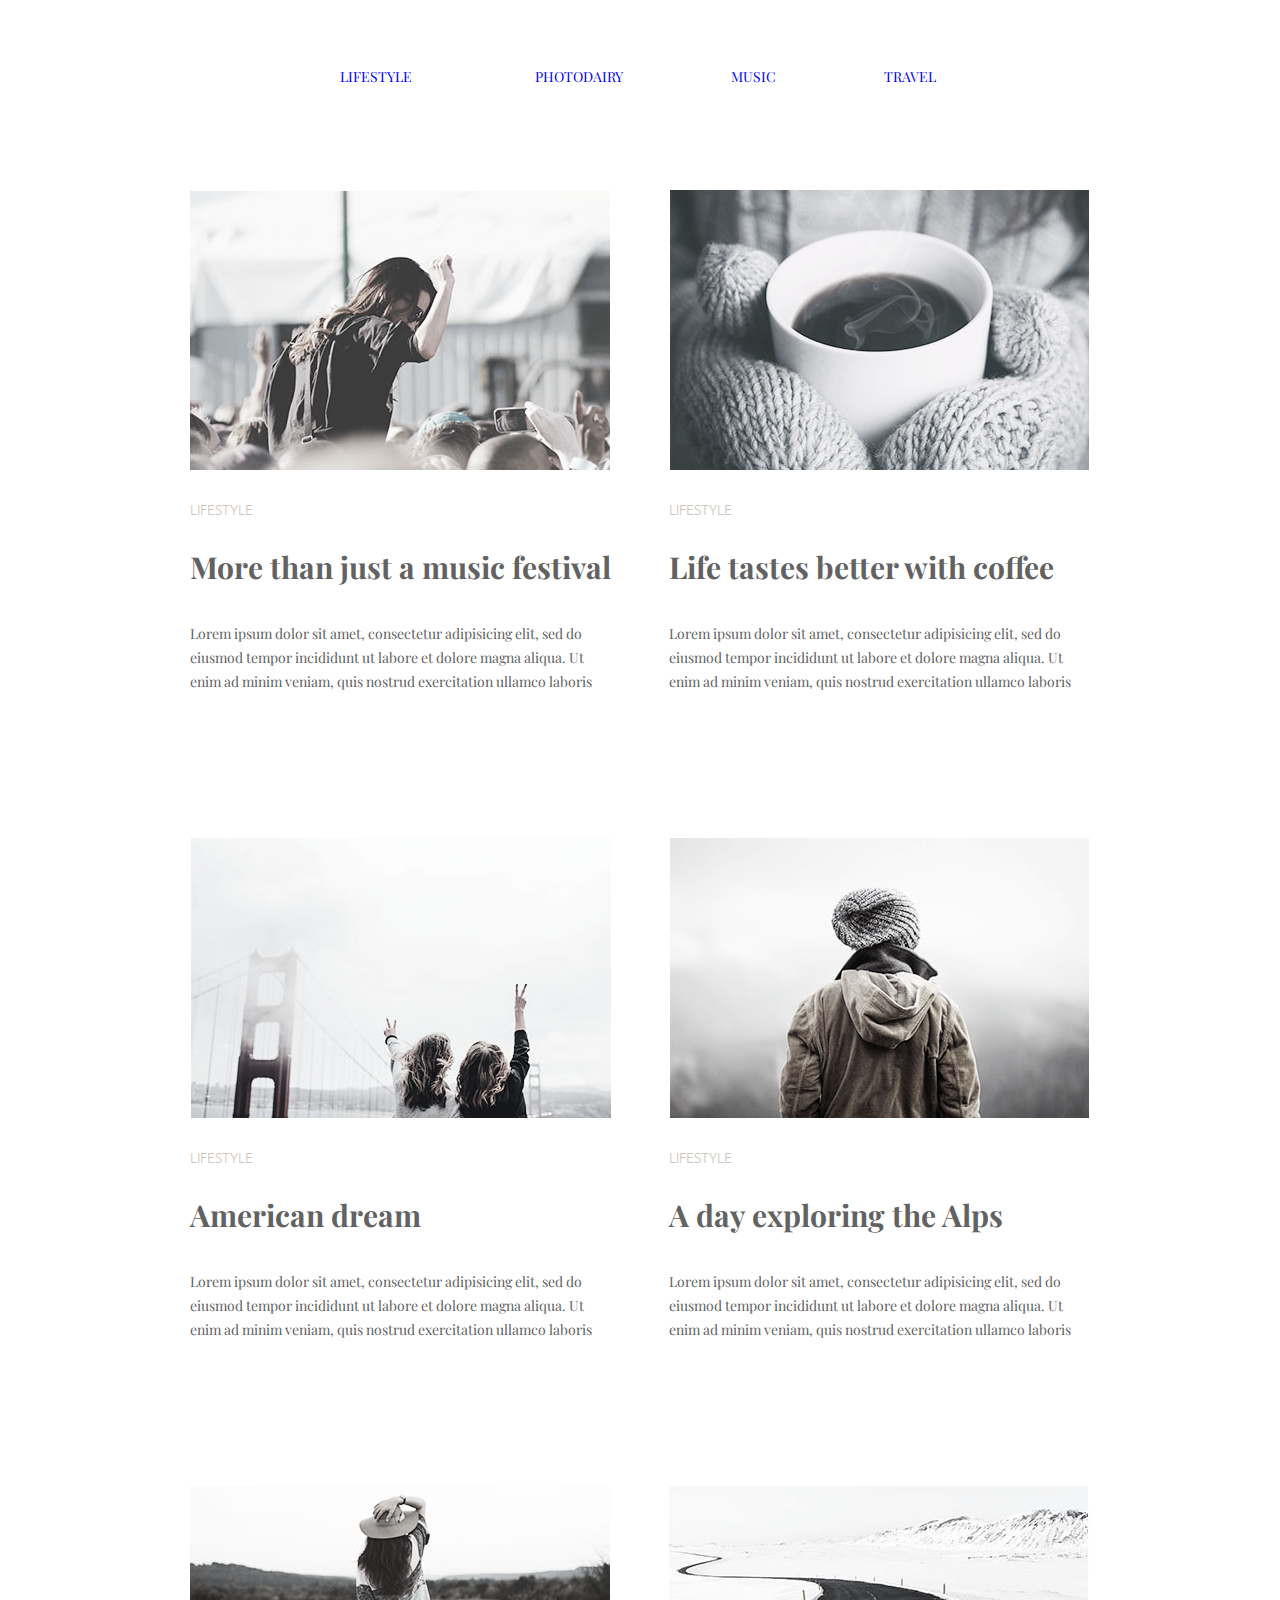
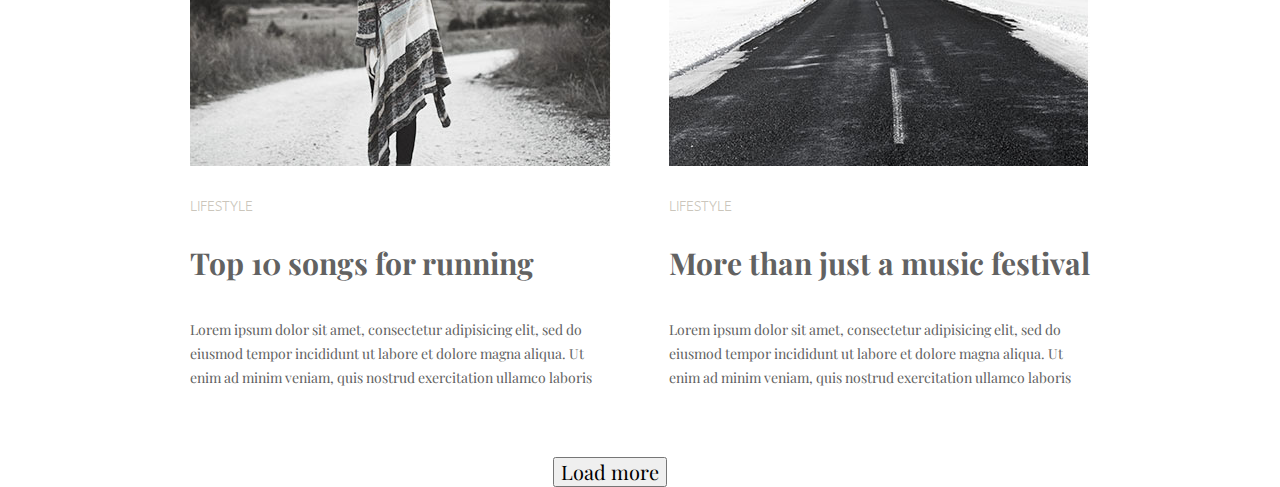
==== homework-03/index.html @ d505c3d6 "added homework" ====
<!DOCTYPE html>
<html lang="en">
<head>
  <meta charset="UTF-8">
  <meta name="author" content="Olexiy Shekera">
  <title>Test site</title>
  <link rel="stylesheet" href="css/normalize.css">
  <link href="https://fonts.googleapis.com/css?family=Playfair+Display:300,400,500,700,700i&display=swap" rel="stylesheet">
  <link href="https://fonts.googleapis.com/css?family=Ubuntu:300,400,500,700,700i&display=swap" rel="stylesheet">
  <link rel="stylesheet" href="css/styles.css">
</head>
<body>
  <header>
    <nav class="navigation container">
      <ul class="navigation-list">
        <li><a href="#" class="lifestyle">lifestyle</a>
        </li>
        <li><a href="#" class="photodiary">photodairy</a>
        </li>
        <li><a href="#" class="music">music</a>
        </li>
        <li><a href="#" class="travel">travel</a>
        </li>
      </ul>
    </nav>
  </header>
  <main class="container">    
    <ul class="section-list">
      <li class="section-list-item">
        <img class="section-list-image" src="img/1Page.jpg" alt="photo">
          <p class="section-list-title">Lifestyle</p>
        <h2 class="section-list-slogan">More than just a music festival</h2>
        <p class="section-list-description">Lorem ipsum dolor sit amet, consectetur adipisicing elit, sed do eiusmod tempor incididunt ut labore et dolore magna aliqua. Ut enim ad minim veniam, quis nostrud exercitation ullamco laboris</p>
      </li>
      <li class="section-list-item">
        <img class="section-list-image" src="img/2Page.jpg" alt="photo" width="421" height="280">
          <p class="section-list-title">Lifestyle</p>
        <h2 class="section-list-slogan">Life tastes better with coffee</h2>
        <p class="section-list-description">Lorem ipsum dolor sit amet, consectetur adipisicing elit, sed do eiusmod tempor incididunt ut labore et dolore magna aliqua. Ut enim ad minim veniam, quis nostrud exercitation ullamco laboris</p>
        </li>
      <li class="section-list-item">
        <img class="section-list-image" src="img/3Page.jpg" alt="photo" width="421" height="280">
          <p class="section-list-title">Lifestyle</p>
        <h2 class="section-list-slogan">American dream</h2>
        <p class="section-list-description">Lorem ipsum dolor sit amet, consectetur adipisicing elit, sed do eiusmod tempor incididunt ut labore et dolore magna aliqua. Ut enim ad minim veniam, quis nostrud exercitation ullamco laboris</p>
      </li>
      <li class="section-list-item">
        <img class="section-list-image" src="img/4Page.jpg" alt="photo" width="421" height="280">
          <p class="section-list-title">Lifestyle</p>
        <h2 class="section-list-slogan">A day exploring the Alps</h2>
        <p class="section-list-description">Lorem ipsum dolor sit amet, consectetur adipisicing elit, sed do eiusmod tempor incididunt ut labore et dolore magna aliqua. Ut enim ad minim veniam, quis nostrud exercitation ullamco laboris</p>
        </li>
      <li class="section-list-item">
        <img class="section-list-image" src="img/5Page.jpg" alt="photo" width="421" height="280">
          <p class="section-list-title">Lifestyle</p>
        <h2 class="section-list-slogan">Top 10 songs for running</h2>
        <p class="section-list-description">Lorem ipsum dolor sit amet, consectetur adipisicing elit, sed do eiusmod tempor incididunt ut labore et dolore magna aliqua. Ut enim ad minim veniam, quis nostrud exercitation ullamco laboris</p>
        </li>
      <li class="section-list-item">
        <img class="section-list-image" src="img/6Page.jpg" alt="photo" width="421" height="280">
          <p class="section-list-title">Lifestyle</p>
        <h2 class="section-list-slogan">More than just a music festival</h2>
        <p class="section-list-description">Lorem ipsum dolor sit amet, consectetur adipisicing elit, sed do eiusmod tempor incididunt ut labore et dolore magna aliqua. Ut enim ad minim veniam, quis nostrud exercitation ullamco laboris</p>
        </li>
    </ul>
    <form>
      <button class="bottom_button">Load more</button>
    </form>  
  </main>
</body>
</html>
---- homework-03/css/styles.css ----
html {
  box-sizing: border-box;
}
*, 
*::before, 
*::after {
  box-sizing: inherit;
}
body {
  font-family: "Playfair Display", serif;
  color: rgb( 98, 98, 98 );
  font-size: 14px;
  line-height: 24px;
}
img {
  display: block;
  max-width: 100%;
  height: auto;
}
.container {
  width: 900px;
  margin: auto;
}
.navigation-list {
  height: 190px;
  margin: 0;
  padding: 0;
  padding-top: 65px;
  padding-bottom: 100px;
  text-decoration: none;
}
.navigation-list li {
  list-style: none;
  display: inline-block;
  line-height: 24px;
  color: rgb( 98, 98, 98 );
  text-decoration: none;
  text-transform: uppercase;
}
.lifestyle {
  display: block;
  text-decoration: none;
  margin-left: 150px;
}
.photodiary {
  display: block;
  text-decoration: none;
  margin-left: 120px;
}
.music {
  display: block;
  text-decoration: none;
  margin-left: 105px;
}
.travel {
  display: block;
  text-decoration: none;
  margin-left: 105px;
  margin-right: 150px;
}
.navigation-list li:hover,
.navigation-list li:focus {
  color: blue;
}
.section-list {
  list-style: none;
  padding: 0;
  font-size: 0;
  margin-bottom: 53px;
}
.section-list-item {
  width: 421px;
  margin: 0;
  padding: 0;
  display: inline-block;
  margin-right: 58px;
  margin-bottom: 130px;
}
.section-list-item:nth-child(2n) {
  margin-right: 0;
}
.section-list-item:nth-last-child(-n +2) {
  margin-bottom: 0;
}
.section-list-image {
  margin-bottom: 31px;
}
.section-list-title {
  font-size: 14px;
  font-weight: lighter;
  font-family: "Ubuntu", sans-serif; 
  color: rgba(180, 173, 158, 0.7);
  text-transform: uppercase;
  line-height: 17px;
  margin-bottom: 31px;
}
.section-list-slogan {
  color: rgb(#626262);
  font-size: 30px;
  line-height: 36px;
  margin-bottom: 37px;
}
.section-list-description {
  font-size: 14px;
  color: rgb(#626262);
  line-height: 24px;
}
.bottom_button {
  color: rgb(#626262);
  font-size: 20px;
  line-height: 24px;
  display: block, center;
  margin-left: 363px;
}
.visually-hidden {
	position: absolute !important;
	clip: rect(1px 1px 1px 1px); /* IE6, IE7 */
	clip: rect(1px, 1px, 1px, 1px);
	padding:0 !important;
	border:0 !important;
	height: 1px !important; 
	width: 1px !important; 
	overflow: hidden;
}
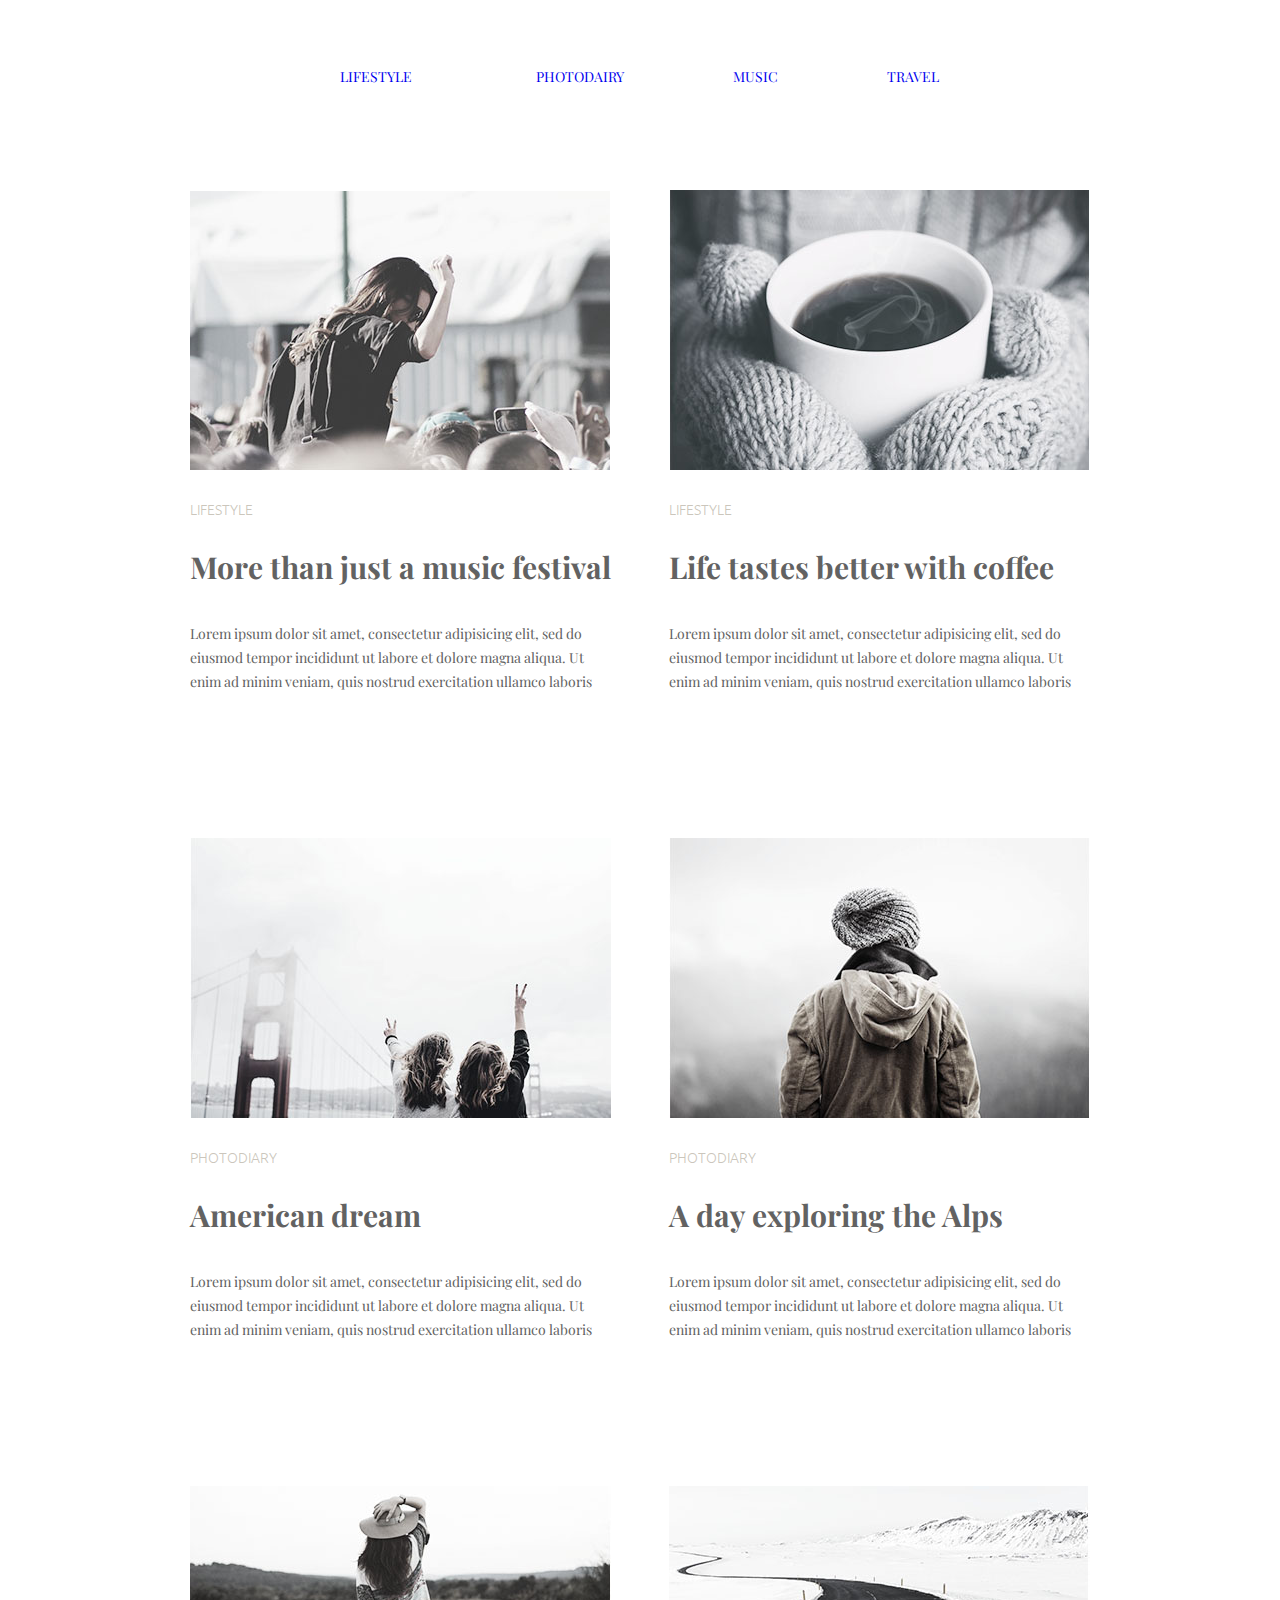
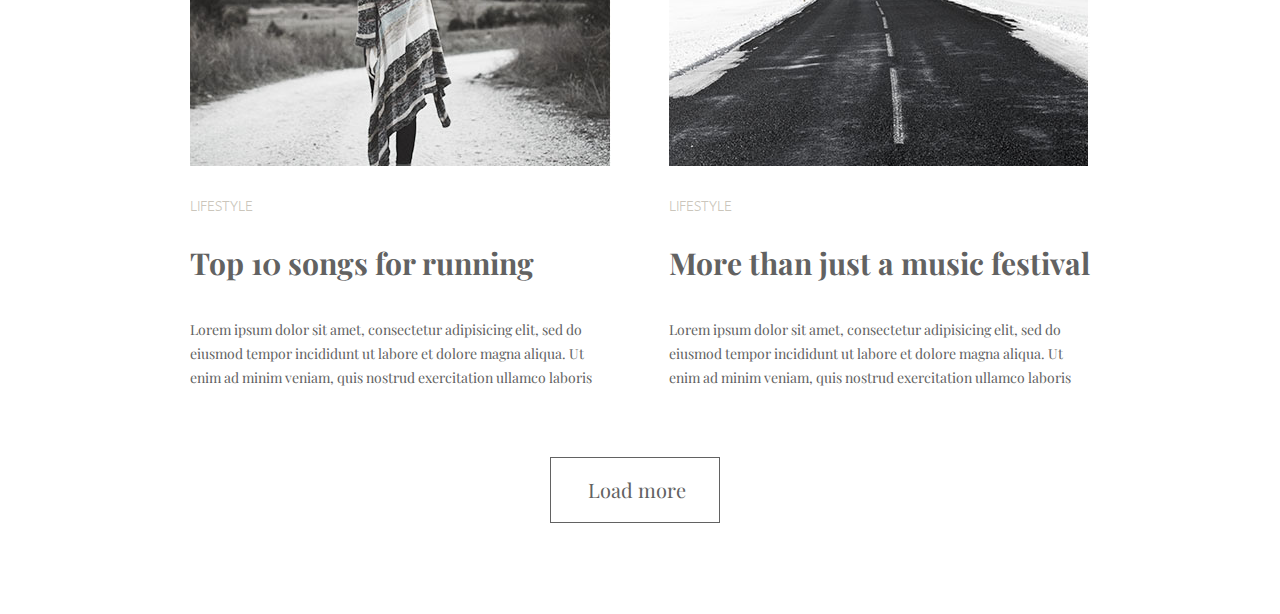
==== commit 4c18be3c: "correction to css and html" ====
--- a/homework-03/index.html
+++ b/homework-03/index.html
@@ -40,13 +40,13 @@
         </li>
       <li class="section-list-item">
         <img class="section-list-image" src="img/3Page.jpg" alt="photo" width="421" height="280">
-          <p class="section-list-title">Lifestyle</p>
+          <p class="section-list-title">Photodiary</p>
         <h2 class="section-list-slogan">American dream</h2>
         <p class="section-list-description">Lorem ipsum dolor sit amet, consectetur adipisicing elit, sed do eiusmod tempor incididunt ut labore et dolore magna aliqua. Ut enim ad minim veniam, quis nostrud exercitation ullamco laboris</p>
       </li>
       <li class="section-list-item">
         <img class="section-list-image" src="img/4Page.jpg" alt="photo" width="421" height="280">
-          <p class="section-list-title">Lifestyle</p>
+          <p class="section-list-title">Photodiary</p>
         <h2 class="section-list-slogan">A day exploring the Alps</h2>
         <p class="section-list-description">Lorem ipsum dolor sit amet, consectetur adipisicing elit, sed do eiusmod tempor incididunt ut labore et dolore magna aliqua. Ut enim ad minim veniam, quis nostrud exercitation ullamco laboris</p>
         </li>
@@ -65,7 +65,7 @@
     </ul>
     <form>
       <button class="bottom_button">Load more</button>
-    </form>  
-  </main>
+    </form>
+    </main>
 </body>
 </html>
--- a/homework-03/css/styles.css
+++ b/homework-03/css/styles.css
@@ -5,12 +5,6 @@
 *::before, 
 *::after {
   box-sizing: inherit;
-}
-body {
-  font-family: "Playfair Display", serif;
-  color: rgb( 98, 98, 98 );
-  font-size: 14px;
-  line-height: 24px;
 }
 img {
   display: block;
@@ -30,10 +24,12 @@
   text-decoration: none;
 }
 .navigation-list li {
+  font-family:"Playfair Display", serif;
+  font-size: 14px;
   list-style: none;
   display: inline-block;
   line-height: 24px;
-  color: rgb( 98, 98, 98 );
+  color: rgb(#626262);
   text-decoration: none;
   text-transform: uppercase;
 }
@@ -58,11 +54,25 @@
   margin-left: 105px;
   margin-right: 150px;
 }
-.navigation-list li:hover,
-.navigation-list li:focus {
-  color: blue;
+.lifestyle:hover,
+.lifestyle:focus {
+  color: rgb(3, 169, 244);
+}
+.photodiary:hover,
+.photodiary:focus {
+  color: rgb(3, 169, 244);  
+}
+.music:hover,
+.music:focus {
+  color: rgb(3, 169, 244);
+}
+.travel:hover,
+.travel:focus {
+  color: rgb(3, 169, 244);
 }
 .section-list {
+  font-family:"Playfair Display", serif;
+  color: rgb(#626262);
   list-style: none;
   padding: 0;
   font-size: 0;
@@ -95,22 +105,35 @@
   margin-bottom: 31px;
 }
 .section-list-slogan {
-  color: rgb(#626262);
   font-size: 30px;
   line-height: 36px;
   margin-bottom: 37px;
+  font-family:"Playfair Display", serif;
+  color: rgb(98, 98, 98);
 }
 .section-list-description {
+  font-family:"Playfair Display", serif;
   font-size: 14px;
-  color: rgb(#626262);
+  color: rgb(98, 98, 98);
   line-height: 24px;
 }
 .bottom_button {
-  color: rgb(#626262);
+  font-family:"Playfair Display", serif;
+  color: rgb(98, 98, 98);
   font-size: 20px;
   line-height: 24px;
-  display: block, center;
-  margin-left: 363px;
+  display: inline-block;
+  margin-left: 360px;
+  margin-bottom: 91px;
+  border-style: solid;
+  border-width: 1px;
+  border-color: rgb( 98, 98, 98 );
+  border-style: solid;
+  background-color: rgb(255, 255, 255);
+  padding-top: 20px;
+  padding-right: 33px;
+  padding-bottom: 20px;
+  padding-left: 37px;
 }
 .visually-hidden {
 	position: absolute !important;
@@ -122,3 +145,5 @@
 	width: 1px !important; 
 	overflow: hidden;
 }
+}
+
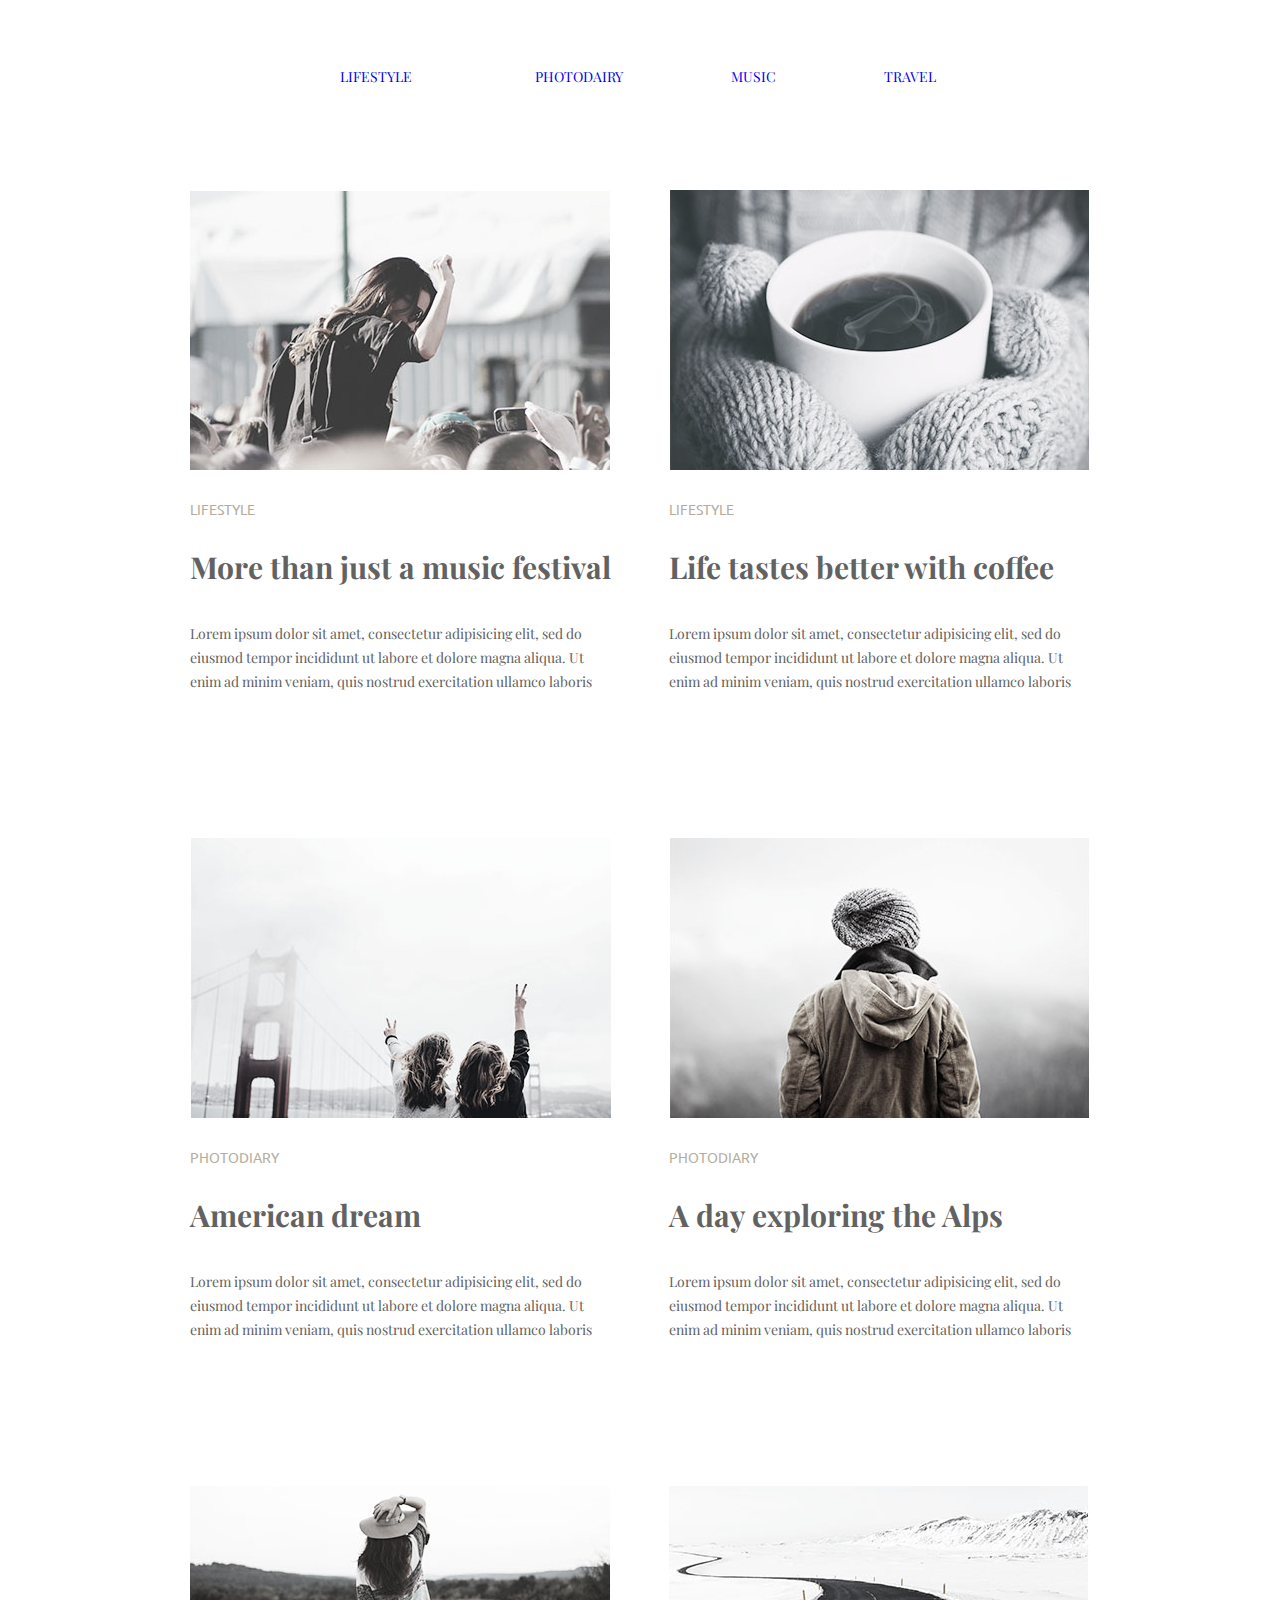
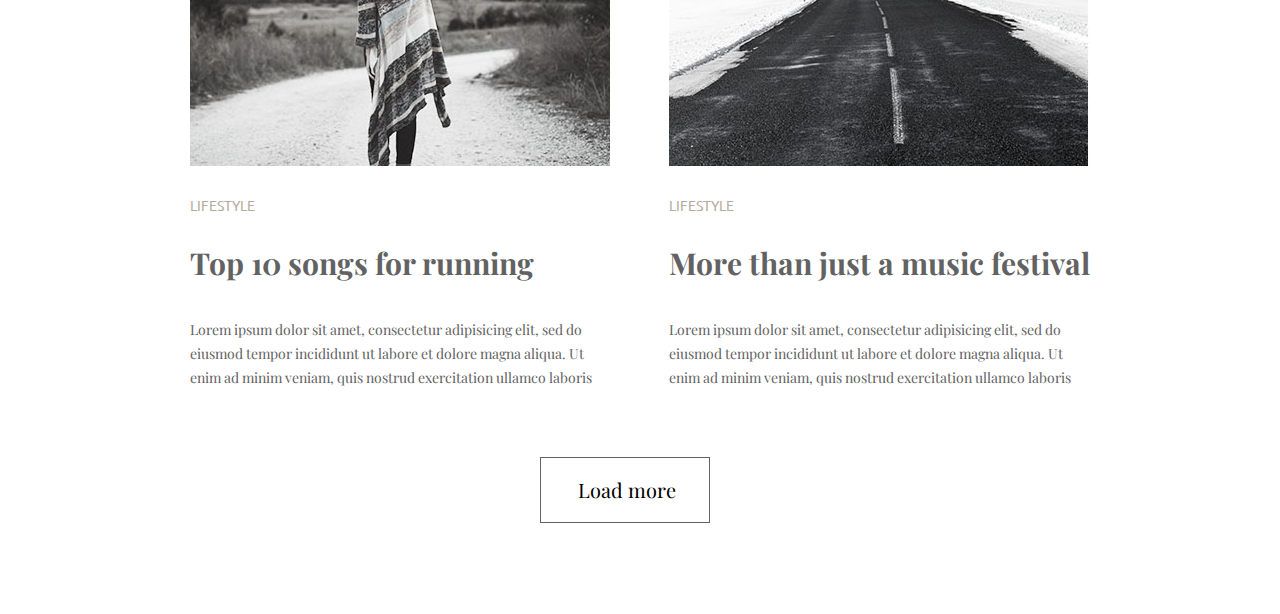
==== commit 051fdbd1: "changes in html and css" ====
--- a/homework-03/index.html
+++ b/homework-03/index.html
@@ -66,6 +66,6 @@
     <form>
       <button class="bottom_button">Load more</button>
     </form>
-    </main>
+  </main>
 </body>
 </html>
--- a/homework-03/css/styles.css
+++ b/homework-03/css/styles.css
@@ -1,5 +1,10 @@
 html {
   box-sizing: border-box;
+}
+body {
+  font-family:"Playfair Display", serif;
+  font-size: 14px;
+  color: rgb(98, 98, 98);
 }
 *, 
 *::before, 
@@ -21,35 +26,26 @@
   padding: 0;
   padding-top: 65px;
   padding-bottom: 100px;
-  text-decoration: none;
 }
 .navigation-list li {
-  font-family:"Playfair Display", serif;
-  font-size: 14px;
   list-style: none;
   display: inline-block;
   line-height: 24px;
-  color: rgb(#626262);
-  text-decoration: none;
   text-transform: uppercase;
 }
 .lifestyle {
-  display: block;
   text-decoration: none;
   margin-left: 150px;
 }
 .photodiary {
-  display: block;
   text-decoration: none;
   margin-left: 120px;
 }
 .music {
-  display: block;
   text-decoration: none;
   margin-left: 105px;
 }
 .travel {
-  display: block;
   text-decoration: none;
   margin-left: 105px;
   margin-right: 150px;
@@ -71,14 +67,13 @@
   color: rgb(3, 169, 244);
 }
 .section-list {
-  font-family:"Playfair Display", serif;
-  color: rgb(#626262);
   list-style: none;
   padding: 0;
   font-size: 0;
   margin-bottom: 53px;
 }
 .section-list-item {
+  font-size: 14px;
   width: 421px;
   margin: 0;
   padding: 0;
@@ -96,10 +91,8 @@
   margin-bottom: 31px;
 }
 .section-list-title {
-  font-size: 14px;
-  font-weight: lighter;
-  font-family: "Ubuntu", sans-serif; 
-  color: rgba(180, 173, 158, 0.7);
+  font-family: "Ubuntu", sans-serif;
+  color: rgb(180, 173, 158);
   text-transform: uppercase;
   line-height: 17px;
   margin-bottom: 31px;
@@ -108,42 +101,30 @@
   font-size: 30px;
   line-height: 36px;
   margin-bottom: 37px;
-  font-family:"Playfair Display", serif;
-  color: rgb(98, 98, 98);
 }
 .section-list-description {
-  font-family:"Playfair Display", serif;
-  font-size: 14px;
-  color: rgb(98, 98, 98);
   line-height: 24px;
 }
 .bottom_button {
-  font-family:"Playfair Display", serif;
-  color: rgb(98, 98, 98);
   font-size: 20px;
   line-height: 24px;
   display: inline-block;
-  margin-left: 360px;
+  margin-left: 350px;
   margin-bottom: 91px;
-  border-style: solid;
-  border-width: 1px;
-  border-color: rgb( 98, 98, 98 );
-  border-style: solid;
+  border: 1px solid rgb(98, 98, 98);
   background-color: rgb(255, 255, 255);
-  padding-top: 20px;
-  padding-right: 33px;
-  padding-bottom: 20px;
-  padding-left: 37px;
+  padding: 20px 33px 20px 37px;
+  cursor: pointer;
 }
 .visually-hidden {
 	position: absolute !important;
 	clip: rect(1px 1px 1px 1px); /* IE6, IE7 */
 	clip: rect(1px, 1px, 1px, 1px);
-	padding:0 !important;
-	border:0 !important;
+	padding: 0 !important;
+	border: 0 !important;
 	height: 1px !important; 
 	width: 1px !important; 
 	overflow: hidden;
 }
-}
 
+
